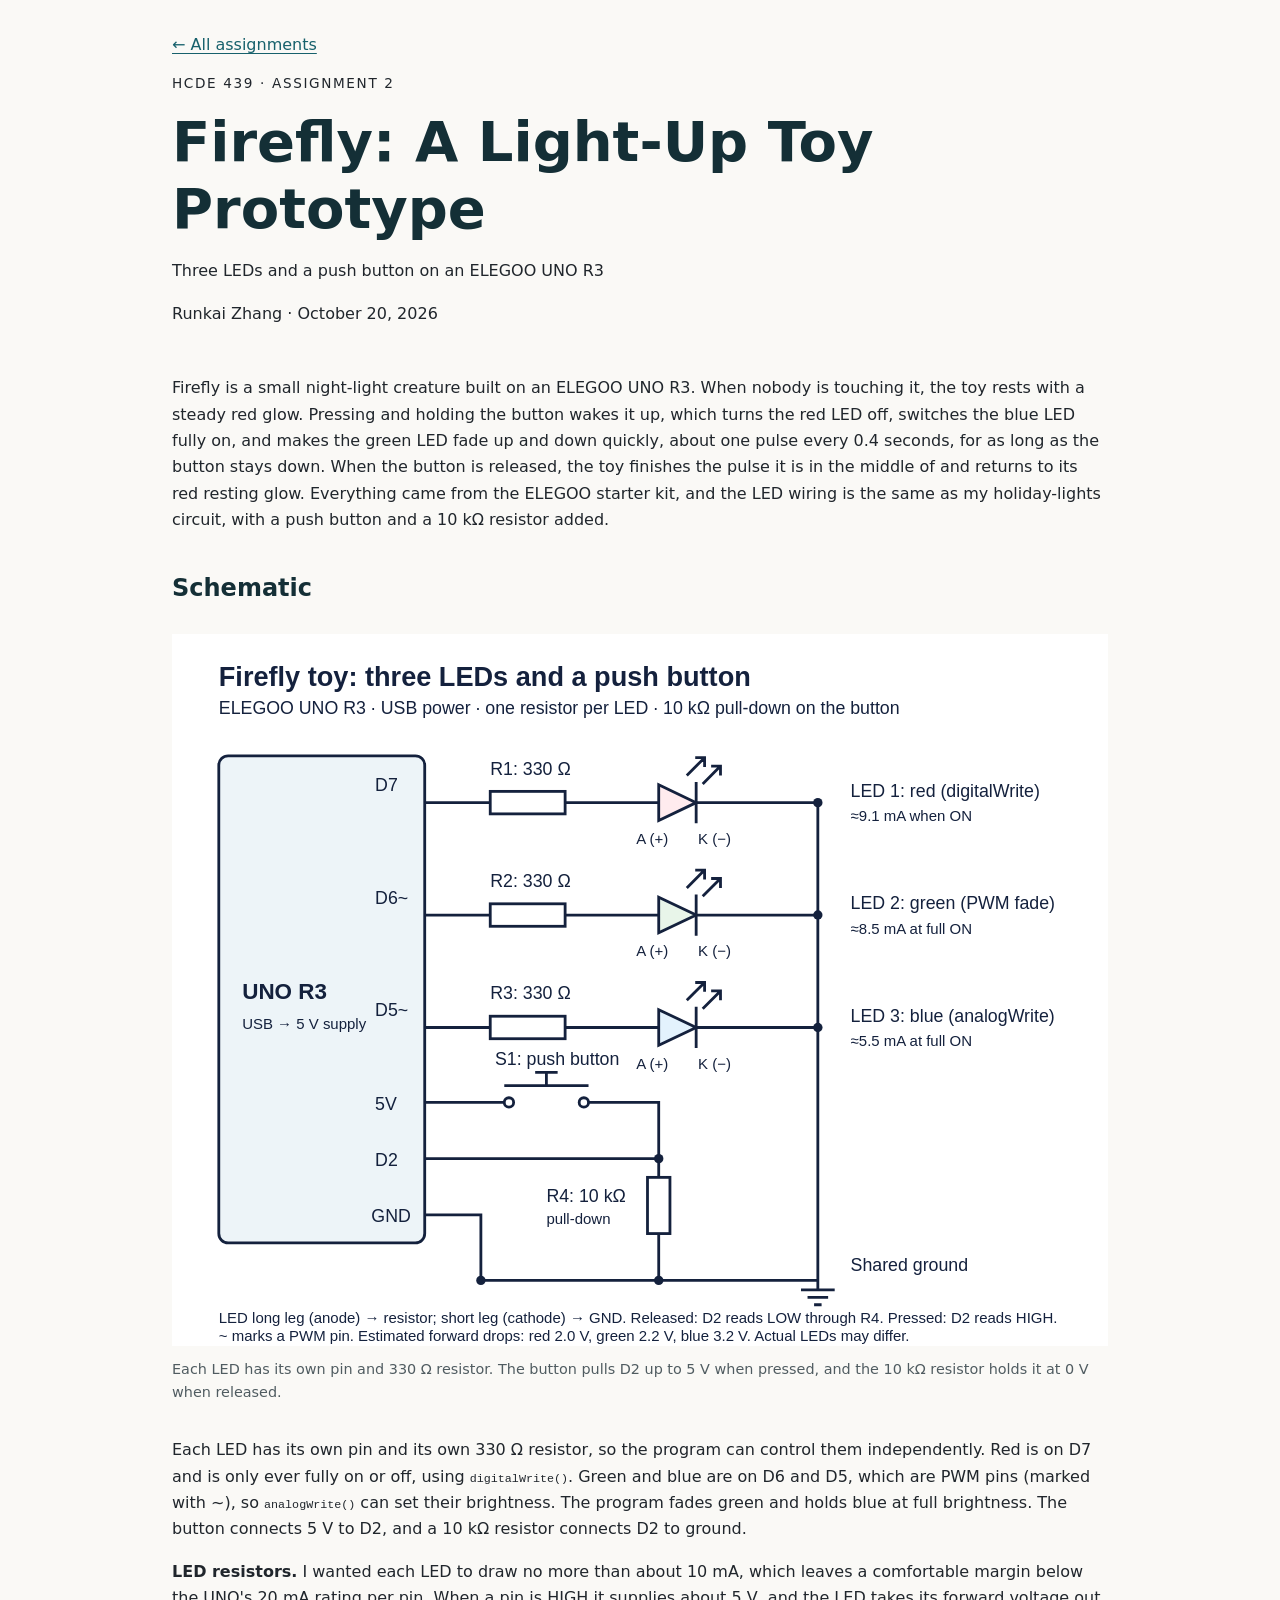
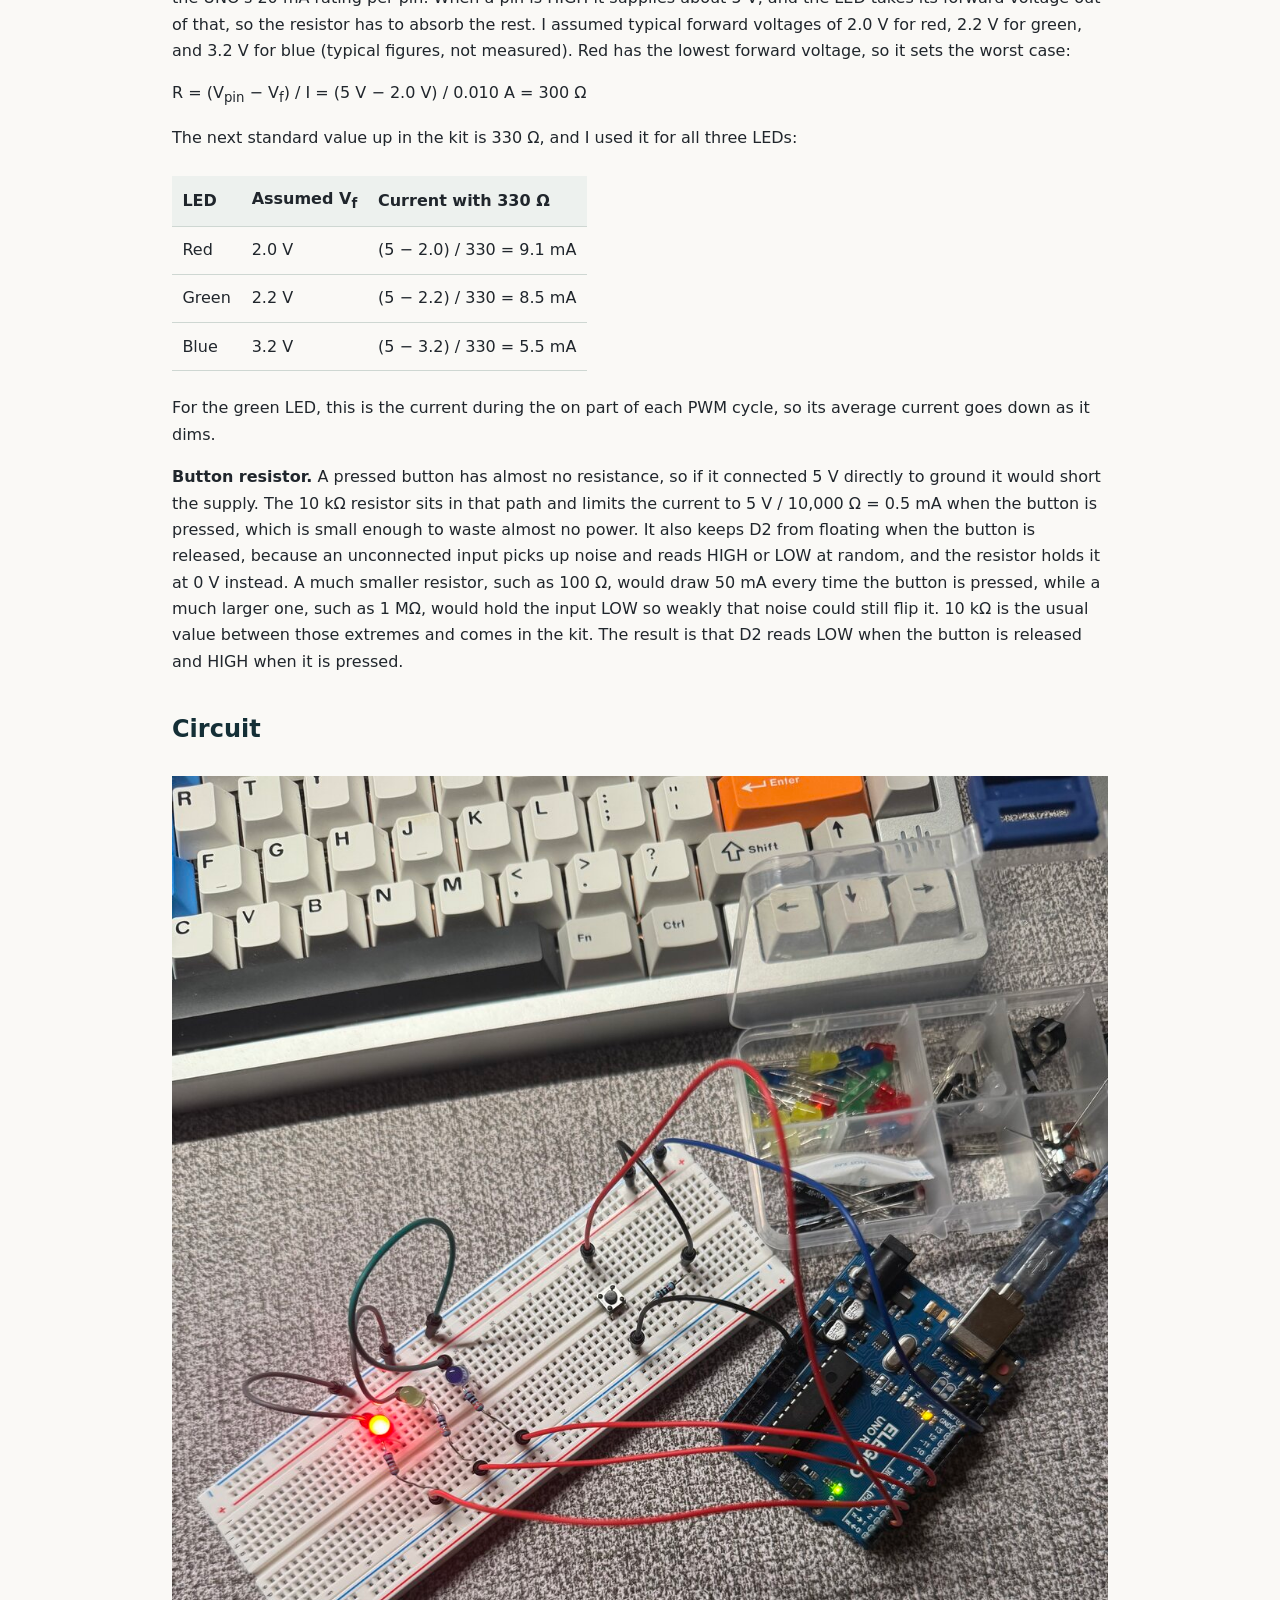
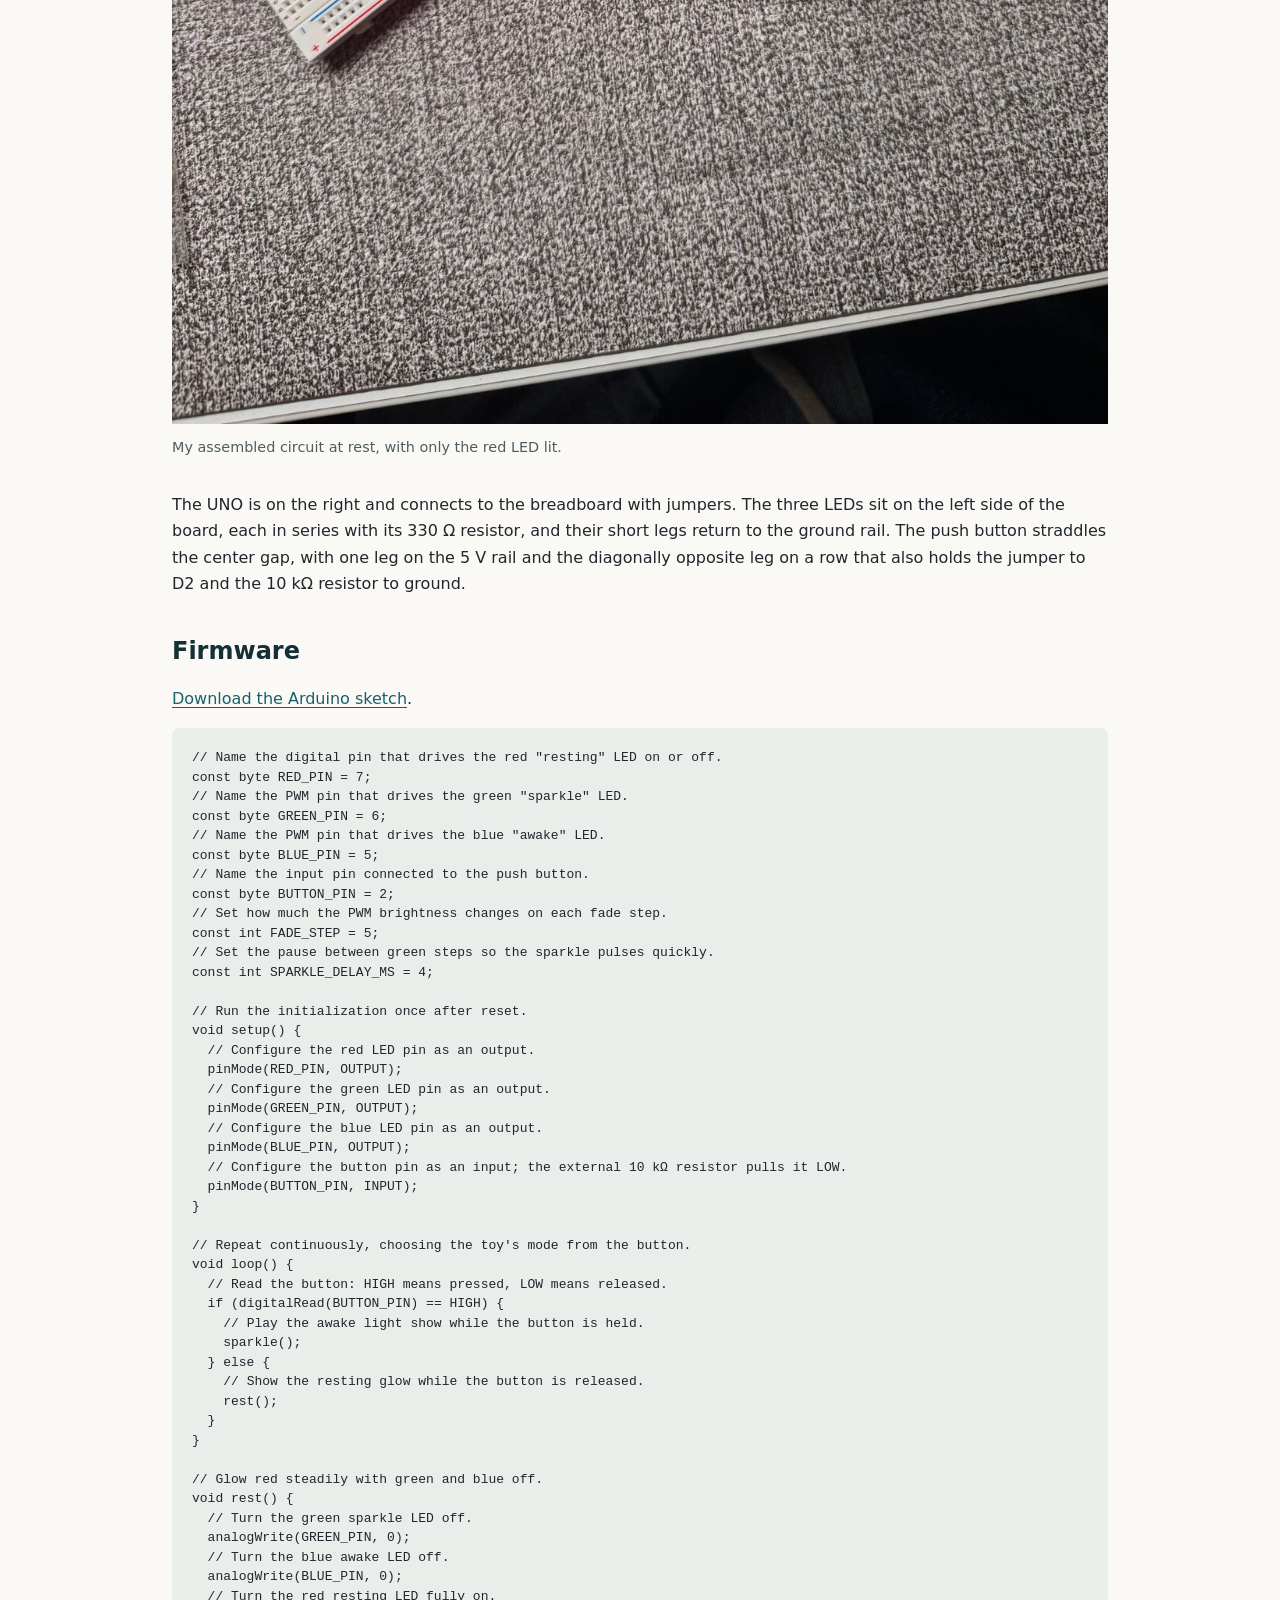
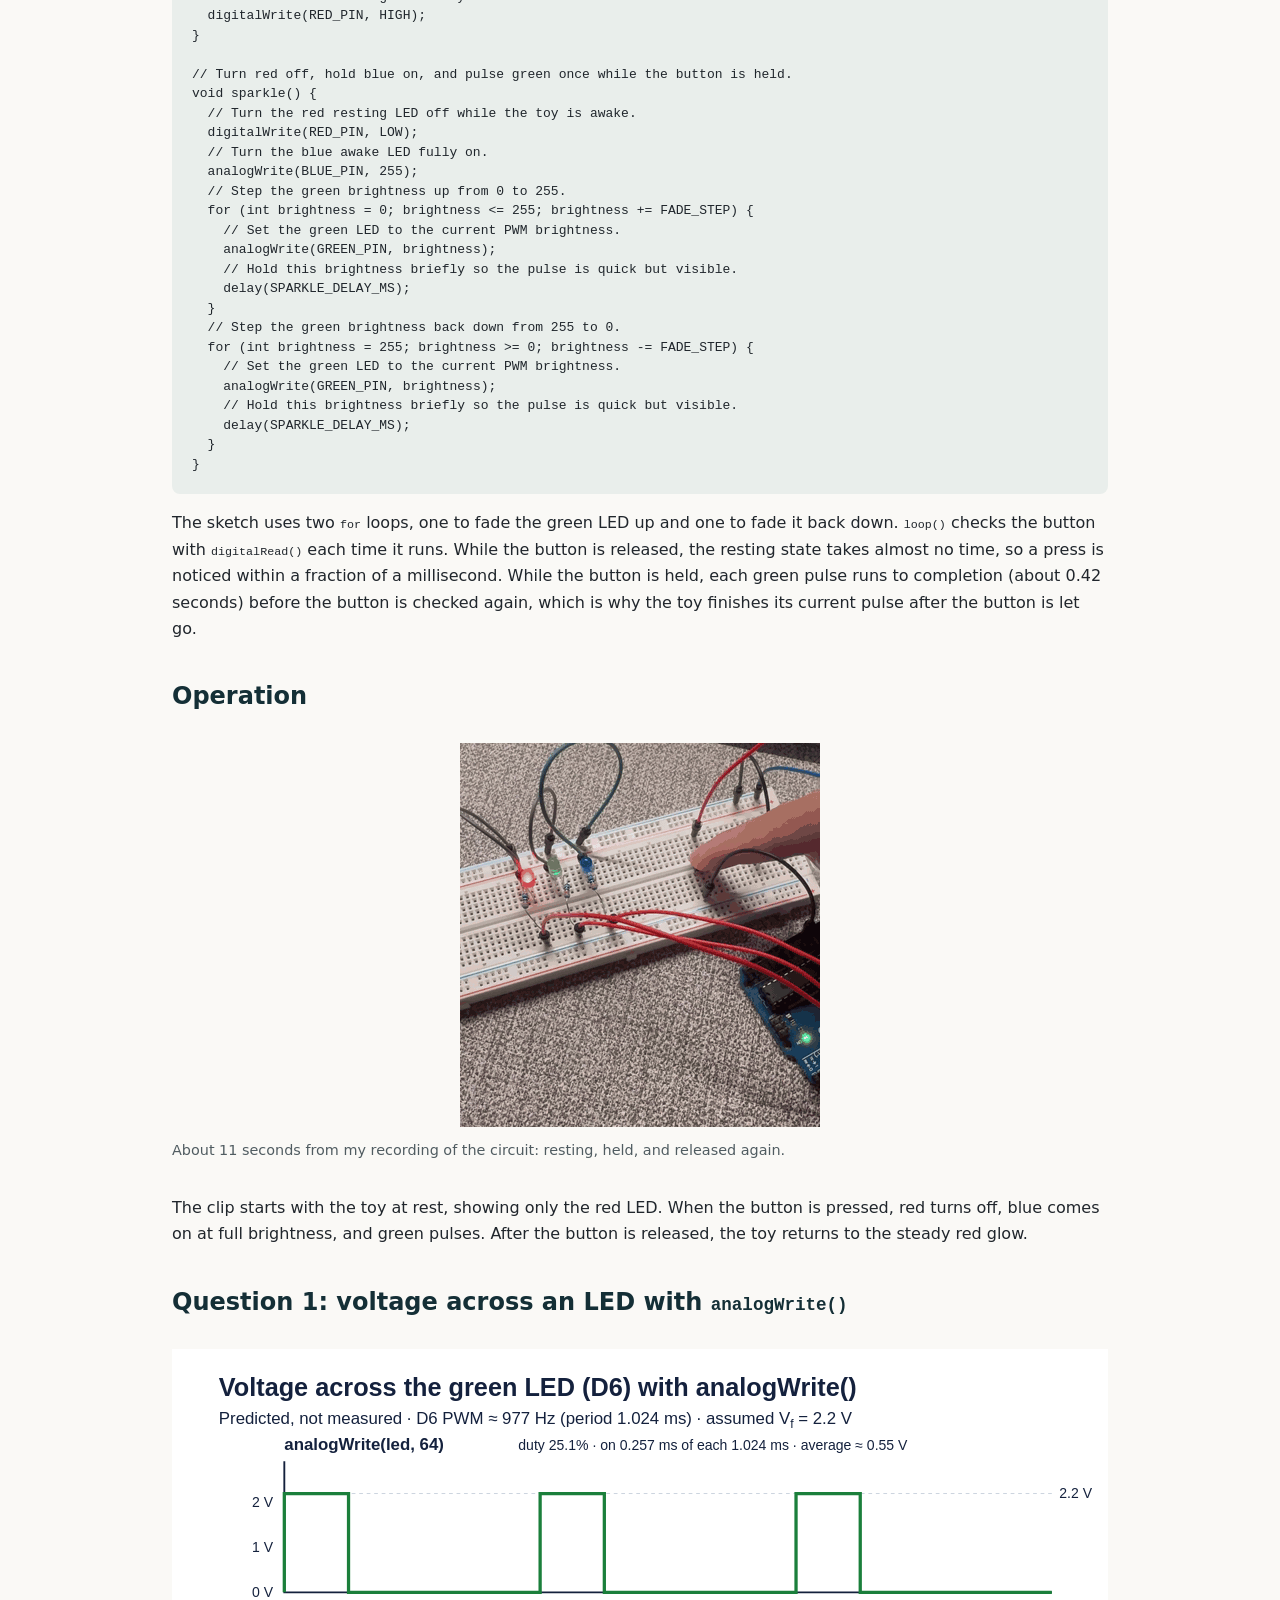
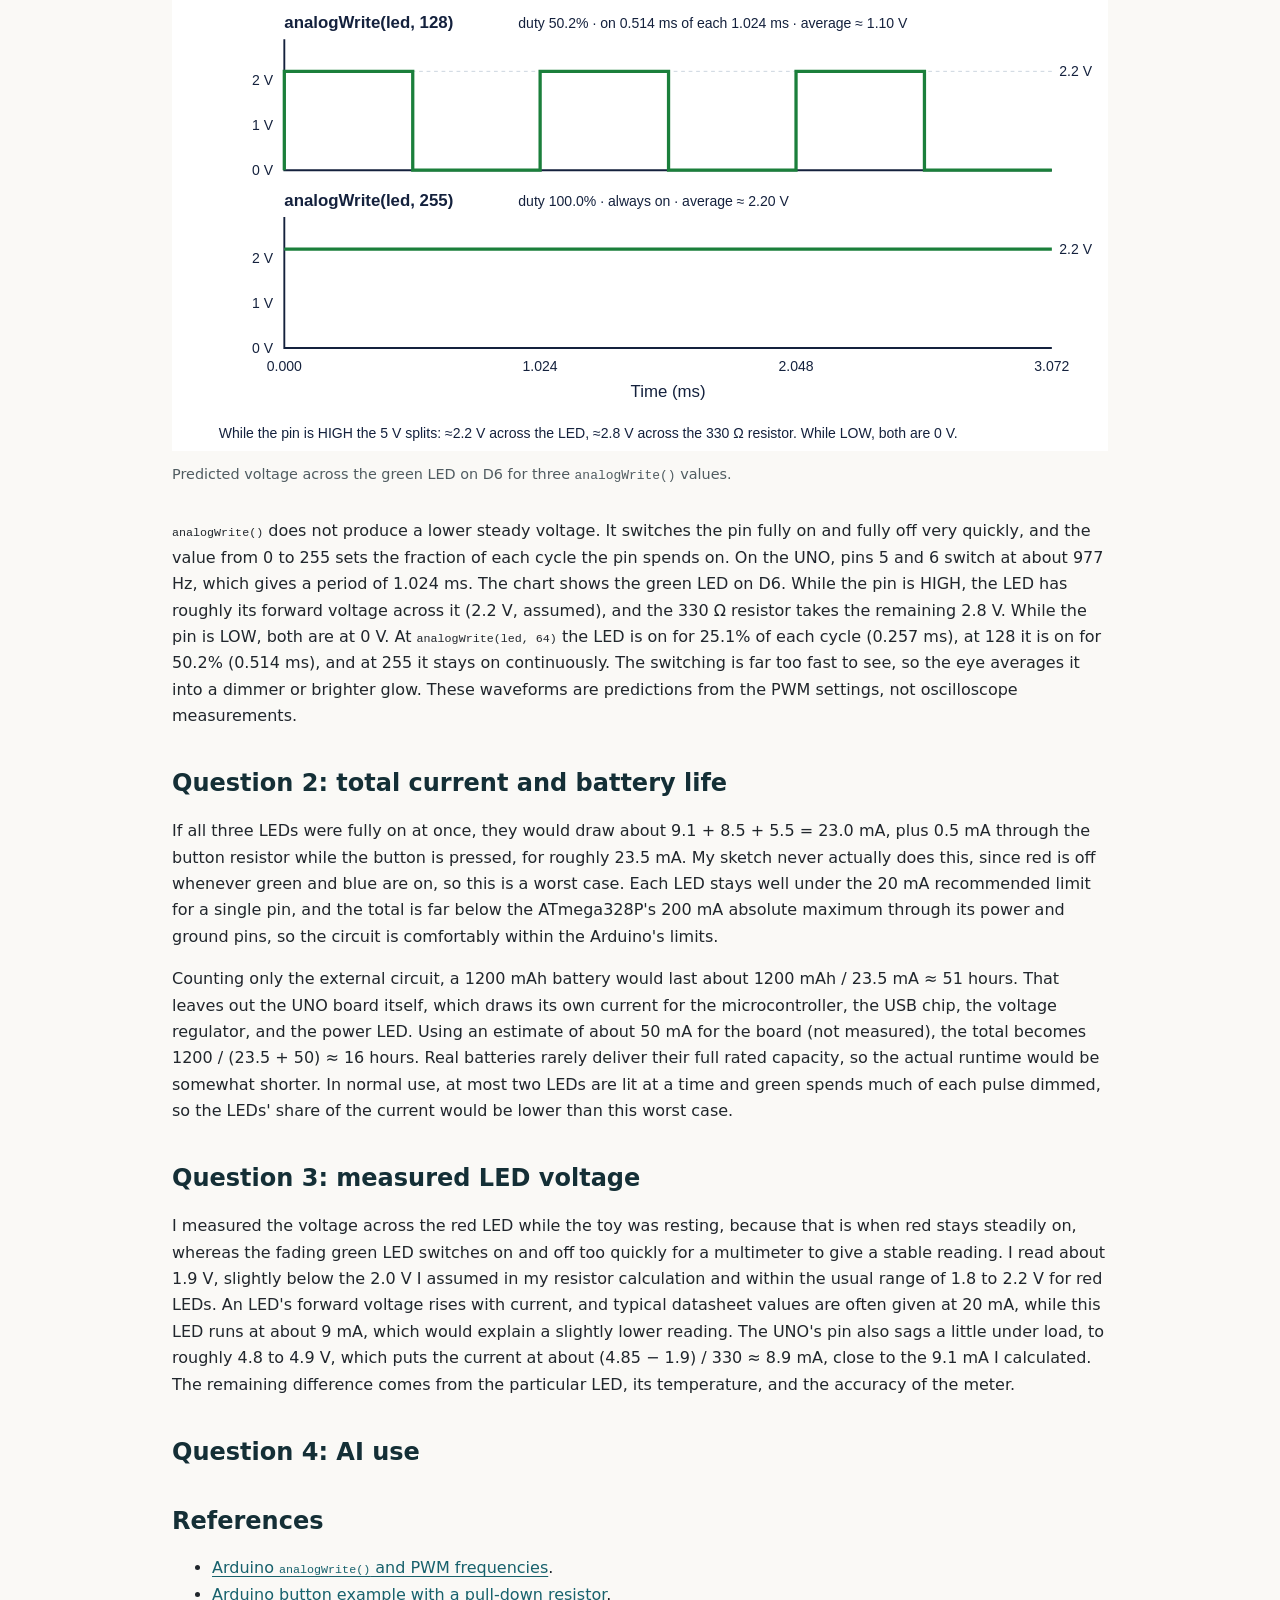
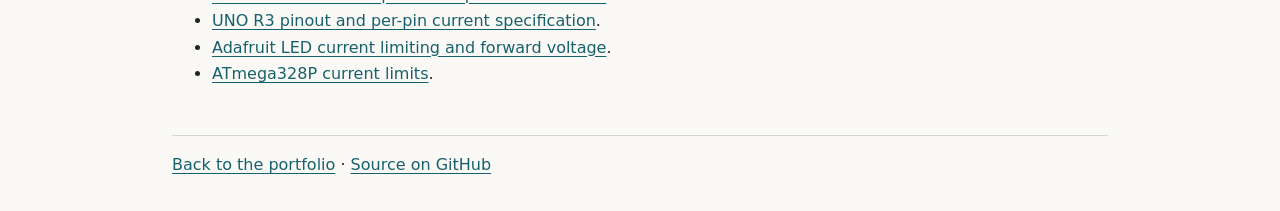
==== docs/a2.html @ f1b53914 "Publish A2 Firefly light-up toy" ====
<!DOCTYPE html>
<html lang="en">
<head>
<meta charset="utf-8" />
<meta name="viewport" content="width=device-width, initial-scale=1" />
<meta name="description" content="A toy that rests with a red glow and wakes into a blue and pulsing green light while its button is held." />
<title>A2: Firefly · Runkai Zhang</title>
<link href="style.css" rel="stylesheet" />
</head>
<body>
<nav aria-label="Portfolio"><a href="index.html">← All assignments</a></nav>
<header>
<p class="eyebrow">HCDE 439 · Assignment 2</p>
<h1>Firefly: A Light-Up Toy Prototype</h1>
<p>Three LEDs and a push button on an ELEGOO UNO R3</p>
<p>Runkai Zhang · <time datetime="2026-10-20">October 20, 2026</time></p>
</header>
<main><article>
<p dir="auto">Firefly is a small night-light creature built on an ELEGOO UNO R3. When nobody is touching it, the toy rests with a steady red glow. Pressing and holding the button wakes it up, which turns the red LED off, switches the blue LED fully on, and makes the green LED fade up and down quickly, about one pulse every 0.4 seconds, for as long as the button stays down. When the button is released, the toy finishes the pulse it is in the middle of and returns to its red resting glow. Everything came from the ELEGOO starter kit, and the LED wiring is the same as my holiday-lights circuit, with a push button and a 10 kΩ resistor added.</p>
<h2 dir="auto">Schematic</h2>
<figure>
    <img src="projects/firefly-toy/schematic.svg" alt="Schematic: D7, D6 and D5 each drive a red, green or blue LED through its own 330 ohm resistor to ground. A push button connects 5 V to D2, and a 10 kilohm pull-down resistor connects D2 to ground." width="1000" height="760" />
    <figcaption>Each LED has its own pin and 330 Ω resistor. The button pulls D2 up to 5 V when pressed, and the 10 kΩ resistor holds it at 0 V when released.</figcaption>
</figure>
<p dir="auto">Each LED has its own pin and its own 330 Ω resistor, so the program can control them independently. Red is on D7 and is only ever fully on or off, using <code class="notranslate">digitalWrite()</code>. Green and blue are on D6 and D5, which are PWM pins (marked with ~), so <code class="notranslate">analogWrite()</code> can set their brightness. The program fades green and holds blue at full brightness. The button connects 5 V to D2, and a 10 kΩ resistor connects D2 to ground.</p>
<p dir="auto"><strong>LED resistors.</strong> I wanted each LED to draw no more than about 10 mA, which leaves a comfortable margin below the UNO's 20 mA rating per pin. When a pin is HIGH it supplies about 5 V, and the LED takes its forward voltage out of that, so the resistor has to absorb the rest. I assumed typical forward voltages of 2.0 V for red, 2.2 V for green, and 3.2 V for blue (typical figures, not measured). Red has the lowest forward voltage, so it sets the worst case:</p>
<p dir="auto">R = (V<sub>pin</sub> − V<sub>f</sub>) / I = (5 V − 2.0 V) / 0.010 A = 300 Ω</p>
<p dir="auto">The next standard value up in the kit is 330 Ω, and I used it for all three LEDs:</p>
<markdown-accessiblity-table><table role="table">
<thead>
<tr>
<th>LED</th>
<th>Assumed V<sub>f</sub></th>
<th>Current with 330 Ω</th>
</tr>
</thead>
<tbody>
<tr>
<td>Red</td>
<td>2.0 V</td>
<td>(5 − 2.0) / 330 = 9.1 mA</td>
</tr>
<tr>
<td>Green</td>
<td>2.2 V</td>
<td>(5 − 2.2) / 330 = 8.5 mA</td>
</tr>
<tr>
<td>Blue</td>
<td>3.2 V</td>
<td>(5 − 3.2) / 330 = 5.5 mA</td>
</tr>
</tbody>
</table></markdown-accessiblity-table>
<p dir="auto">For the green LED, this is the current during the on part of each PWM cycle, so its average current goes down as it dims.</p>
<p dir="auto"><strong>Button resistor.</strong> A pressed button has almost no resistance, so if it connected 5 V directly to ground it would short the supply. The 10 kΩ resistor sits in that path and limits the current to 5 V / 10,000 Ω = 0.5 mA when the button is pressed, which is small enough to waste almost no power. It also keeps D2 from floating when the button is released, because an unconnected input picks up noise and reads HIGH or LOW at random, and the resistor holds it at 0 V instead. A much smaller resistor, such as 100 Ω, would draw 50 mA every time the button is pressed, while a much larger one, such as 1 MΩ, would hold the input LOW so weakly that noise could still flip it. 10 kΩ is the usual value between those extremes and comes in the kit. The result is that D2 reads LOW when the button is released and HIGH when it is pressed.</p>
<h2 dir="auto">Circuit</h2>
<figure>
    <img src="projects/firefly-toy/circuit-photo.jpg" alt="My ELEGOO UNO R3 wired to a breadboard with red, green and blue LEDs, their resistors, and a push button, with the red LED lit." width="1200" height="1600" />
    <figcaption>My assembled circuit at rest, with only the red LED lit.</figcaption>
</figure>
<p dir="auto">The UNO is on the right and connects to the breadboard with jumpers. The three LEDs sit on the left side of the board, each in series with its 330 Ω resistor, and their short legs return to the ground rail. The push button straddles the center gap, with one leg on the 5 V rail and the diagonally opposite leg on a row that also holds the jumper to D2 and the 10 kΩ resistor to ground.</p>
<h2 dir="auto">Firmware</h2>
<p dir="auto"><a href="projects/firefly-toy/firefly_toy.ino">Download the Arduino sketch</a>.</p>
<div class="highlight highlight-source-c++" dir="auto"><pre class="notranslate"><span class="pl-c"><span class="pl-c">//</span> Name the digital pin that drives the red "resting" LED on or off.</span>
<span class="pl-k">const</span> byte <span class="pl-c1">RED_PIN</span> = <span class="pl-c1">7</span>;
<span class="pl-c"><span class="pl-c">//</span> Name the PWM pin that drives the green "sparkle" LED.</span>
<span class="pl-k">const</span> byte <span class="pl-c1">GREEN_PIN</span> = <span class="pl-c1">6</span>;
<span class="pl-c"><span class="pl-c">//</span> Name the PWM pin that drives the blue "awake" LED.</span>
<span class="pl-k">const</span> byte <span class="pl-c1">BLUE_PIN</span> = <span class="pl-c1">5</span>;
<span class="pl-c"><span class="pl-c">//</span> Name the input pin connected to the push button.</span>
<span class="pl-k">const</span> byte <span class="pl-c1">BUTTON_PIN</span> = <span class="pl-c1">2</span>;
<span class="pl-c"><span class="pl-c">//</span> Set how much the PWM brightness changes on each fade step.</span>
<span class="pl-k">const</span> <span class="pl-k">int</span> <span class="pl-c1">FADE_STEP</span> = <span class="pl-c1">5</span>;
<span class="pl-c"><span class="pl-c">//</span> Set the pause between green steps so the sparkle pulses quickly.</span>
<span class="pl-k">const</span> <span class="pl-k">int</span> <span class="pl-c1">SPARKLE_DELAY_MS</span> = <span class="pl-c1">4</span>;

<span class="pl-c"><span class="pl-c">//</span> Run the initialization once after reset.</span>
<span class="pl-k">void</span> <span class="pl-en">setup</span>() {
  <span class="pl-c"><span class="pl-c">//</span> Configure the red LED pin as an output.</span>
  <span class="pl-c1">pinMode</span>(<span class="pl-c1">RED_PIN</span>, <span class="pl-c1">OUTPUT</span>);
  <span class="pl-c"><span class="pl-c">//</span> Configure the green LED pin as an output.</span>
  <span class="pl-c1">pinMode</span>(<span class="pl-c1">GREEN_PIN</span>, <span class="pl-c1">OUTPUT</span>);
  <span class="pl-c"><span class="pl-c">//</span> Configure the blue LED pin as an output.</span>
  <span class="pl-c1">pinMode</span>(<span class="pl-c1">BLUE_PIN</span>, <span class="pl-c1">OUTPUT</span>);
  <span class="pl-c"><span class="pl-c">//</span> Configure the button pin as an input; the external 10 kΩ resistor pulls it LOW.</span>
  <span class="pl-c1">pinMode</span>(<span class="pl-c1">BUTTON_PIN</span>, <span class="pl-c1">INPUT</span>);
}

<span class="pl-c"><span class="pl-c">//</span> Repeat continuously, choosing the toy's mode from the button.</span>
<span class="pl-k">void</span> <span class="pl-en">loop</span>() {
  <span class="pl-c"><span class="pl-c">//</span> Read the button: HIGH means pressed, LOW means released.</span>
  <span class="pl-k">if</span> (<span class="pl-c1">digitalRead</span>(<span class="pl-c1">BUTTON_PIN</span>) == <span class="pl-c1">HIGH</span>) {
    <span class="pl-c"><span class="pl-c">//</span> Play the awake light show while the button is held.</span>
    <span class="pl-c1">sparkle</span>();
  } <span class="pl-k">else</span> {
    <span class="pl-c"><span class="pl-c">//</span> Show the resting glow while the button is released.</span>
    <span class="pl-c1">rest</span>();
  }
}

<span class="pl-c"><span class="pl-c">//</span> Glow red steadily with green and blue off.</span>
<span class="pl-k">void</span> <span class="pl-en">rest</span>() {
  <span class="pl-c"><span class="pl-c">//</span> Turn the green sparkle LED off.</span>
  <span class="pl-c1">analogWrite</span>(<span class="pl-c1">GREEN_PIN</span>, <span class="pl-c1">0</span>);
  <span class="pl-c"><span class="pl-c">//</span> Turn the blue awake LED off.</span>
  <span class="pl-c1">analogWrite</span>(<span class="pl-c1">BLUE_PIN</span>, <span class="pl-c1">0</span>);
  <span class="pl-c"><span class="pl-c">//</span> Turn the red resting LED fully on.</span>
  <span class="pl-c1">digitalWrite</span>(<span class="pl-c1">RED_PIN</span>, <span class="pl-c1">HIGH</span>);
}

<span class="pl-c"><span class="pl-c">//</span> Turn red off, hold blue on, and pulse green once while the button is held.</span>
<span class="pl-k">void</span> <span class="pl-en">sparkle</span>() {
  <span class="pl-c"><span class="pl-c">//</span> Turn the red resting LED off while the toy is awake.</span>
  <span class="pl-c1">digitalWrite</span>(<span class="pl-c1">RED_PIN</span>, <span class="pl-c1">LOW</span>);
  <span class="pl-c"><span class="pl-c">//</span> Turn the blue awake LED fully on.</span>
  <span class="pl-c1">analogWrite</span>(<span class="pl-c1">BLUE_PIN</span>, <span class="pl-c1">255</span>);
  <span class="pl-c"><span class="pl-c">//</span> Step the green brightness up from 0 to 255.</span>
  <span class="pl-k">for</span> (<span class="pl-k">int</span> brightness = <span class="pl-c1">0</span>; brightness &lt;= <span class="pl-c1">255</span>; brightness += <span class="pl-c1">FADE_STEP</span>) {
    <span class="pl-c"><span class="pl-c">//</span> Set the green LED to the current PWM brightness.</span>
    <span class="pl-c1">analogWrite</span>(<span class="pl-c1">GREEN_PIN</span>, brightness);
    <span class="pl-c"><span class="pl-c">//</span> Hold this brightness briefly so the pulse is quick but visible.</span>
    <span class="pl-c1">delay</span>(<span class="pl-c1">SPARKLE_DELAY_MS</span>);
  }
  <span class="pl-c"><span class="pl-c">//</span> Step the green brightness back down from 255 to 0.</span>
  <span class="pl-k">for</span> (<span class="pl-k">int</span> brightness = <span class="pl-c1">255</span>; brightness &gt;= <span class="pl-c1">0</span>; brightness -= <span class="pl-c1">FADE_STEP</span>) {
    <span class="pl-c"><span class="pl-c">//</span> Set the green LED to the current PWM brightness.</span>
    <span class="pl-c1">analogWrite</span>(<span class="pl-c1">GREEN_PIN</span>, brightness);
    <span class="pl-c"><span class="pl-c">//</span> Hold this brightness briefly so the pulse is quick but visible.</span>
    <span class="pl-c1">delay</span>(<span class="pl-c1">SPARKLE_DELAY_MS</span>);
  }
}</pre></div>
<p dir="auto">The sketch uses two <code class="notranslate">for</code> loops, one to fade the green LED up and one to fade it back down. <code class="notranslate">loop()</code> checks the button with <code class="notranslate">digitalRead()</code> each time it runs. While the button is released, the resting state takes almost no time, so a press is noticed within a fraction of a millisecond. While the button is held, each green pulse runs to completion (about 0.42 seconds) before the button is checked again, which is why the toy finishes its current pulse after the button is let go.</p>
<h2 dir="auto">Operation</h2>
<figure>
    <img src="projects/firefly-toy/circuit-operation.gif" alt="Recording of the toy: the red LED glows, then while the button is held red turns off, blue turns on, and green pulses, then red returns after release." width="360" height="384" />
    <figcaption>About 11 seconds from my recording of the circuit: resting, held, and released again.</figcaption>
</figure>
<p dir="auto">The clip starts with the toy at rest, showing only the red LED. When the button is pressed, red turns off, blue comes on at full brightness, and green pulses. After the button is released, the toy returns to the steady red glow.</p>
<h2 dir="auto">Question 1: voltage across an LED with <code class="notranslate">analogWrite()</code></h2>
<figure>
    <img src="projects/firefly-toy/pwm-voltage.svg" alt="Predicted voltage across the green LED for analogWrite 64, 128 and 255: square waves between 0 and 2.2 V that are on 25 percent, 50 percent and 100 percent of each 1.024 ms period." width="1000" height="750" />
    <figcaption>Predicted voltage across the green LED on D6 for three <code>analogWrite()</code> values.</figcaption>
</figure>
<p dir="auto"><code class="notranslate">analogWrite()</code> does not produce a lower steady voltage. It switches the pin fully on and fully off very quickly, and the value from 0 to 255 sets the fraction of each cycle the pin spends on. On the UNO, pins 5 and 6 switch at about 977 Hz, which gives a period of 1.024 ms. The chart shows the green LED on D6. While the pin is HIGH, the LED has roughly its forward voltage across it (2.2 V, assumed), and the 330 Ω resistor takes the remaining 2.8 V. While the pin is LOW, both are at 0 V. At <code class="notranslate">analogWrite(led, 64)</code> the LED is on for 25.1% of each cycle (0.257 ms), at 128 it is on for 50.2% (0.514 ms), and at 255 it stays on continuously. The switching is far too fast to see, so the eye averages it into a dimmer or brighter glow. These waveforms are predictions from the PWM settings, not oscilloscope measurements.</p>
<h2 dir="auto">Question 2: total current and battery life</h2>
<p dir="auto">If all three LEDs were fully on at once, they would draw about 9.1 + 8.5 + 5.5 = 23.0 mA, plus 0.5 mA through the button resistor while the button is pressed, for roughly 23.5 mA. My sketch never actually does this, since red is off whenever green and blue are on, so this is a worst case. Each LED stays well under the 20 mA recommended limit for a single pin, and the total is far below the ATmega328P's 200 mA absolute maximum through its power and ground pins, so the circuit is comfortably within the Arduino's limits.</p>
<p dir="auto">Counting only the external circuit, a 1200 mAh battery would last about 1200 mAh / 23.5 mA ≈ 51 hours. That leaves out the UNO board itself, which draws its own current for the microcontroller, the USB chip, the voltage regulator, and the power LED. Using an estimate of about 50 mA for the board (not measured), the total becomes 1200 / (23.5 + 50) ≈ 16 hours. Real batteries rarely deliver their full rated capacity, so the actual runtime would be somewhat shorter. In normal use, at most two LEDs are lit at a time and green spends much of each pulse dimmed, so the LEDs' share of the current would be lower than this worst case.</p>
<h2 dir="auto">Question 3: measured LED voltage</h2>
<p dir="auto">I measured the voltage across the red LED while the toy was resting, because that is when red stays steadily on, whereas the fading green LED switches on and off too quickly for a multimeter to give a stable reading. I read about 1.9 V, slightly below the 2.0 V I assumed in my resistor calculation and within the usual range of 1.8 to 2.2 V for red LEDs. An LED's forward voltage rises with current, and typical datasheet values are often given at 20 mA, while this LED runs at about 9 mA, which would explain a slightly lower reading. The UNO's pin also sags a little under load, to roughly 4.8 to 4.9 V, which puts the current at about (4.85 − 1.9) / 330 ≈ 8.9 mA, close to the 9.1 mA I calculated. The remaining difference comes from the particular LED, its temperature, and the accuracy of the meter.</p>
<h2 dir="auto">Question 4: AI use</h2>
<h2 dir="auto">References</h2>
<ul dir="auto">
<li><a href="https://docs.arduino.cc/language-reference/en/functions/analog-io/analogWrite/" rel="nofollow">Arduino <code class="notranslate">analogWrite()</code> and PWM frequencies</a>.</li>
<li><a href="https://docs.arduino.cc/built-in-examples/digital/Button/" rel="nofollow">Arduino button example with a pull-down resistor</a>.</li>
<li><a href="https://content.arduino.cc/assets/Pinout-UNOrev3_latest.pdf" rel="nofollow">UNO R3 pinout and per-pin current specification</a>.</li>
<li><a href="https://learn.adafruit.com/all-about-leds?view=all" rel="nofollow">Adafruit LED current limiting and forward voltage</a>.</li>
<li><a href="https://ww1.microchip.com/downloads/en/devicedoc/atmel-7810-automotive-microcontrollers-atmega328p_datasheet.pdf" rel="nofollow">ATmega328P current limits</a>.</li>
</ul></article></main>
<footer><a href="index.html">Back to the portfolio</a> · <a href="https://github.com/runkaiz/hcde439">Source on GitHub</a></footer>
</body>
</html>
---- docs/style.css ----
:root { color-scheme: light; font-family: system-ui, sans-serif; color: #20262c; background: #faf9f6; }
* { box-sizing: border-box; }
body { max-width: 1000px; padding: 2rem; margin: auto; line-height: 1.65; }
header { margin-bottom: 3rem; }
h1, h2, h3 { line-height: 1.2; color: #142f36; }
h1 { font-size: clamp(2rem, 5vw, 3.5rem); margin: .5rem 0 1rem; }
h2 { margin-top: 2.5rem; }
h3 { margin-top: 1.75rem; }
a { color: #17616c; text-underline-offset: .2em; }
a:hover { color: #94341b; }
a:focus-visible { outline: 3px solid #17616c; outline-offset: 4px; }
.eyebrow { font-size: .85rem; text-transform: uppercase; letter-spacing: .12em; }
.grid { display: grid; grid-template-columns: repeat(auto-fit, minmax(min(100%, 280px), 1fr)); gap: 1.5rem; }
.assignment { max-width: 480px; padding: 1.25rem; background: white; border: 1px solid #dce1de; border-radius: .75rem; }
.assignment img { aspect-ratio: 4 / 3; object-fit: cover; }
.assignment a { text-decoration: none; }
img, svg, video { display: block; max-width: 100%; height: auto; }
figure { margin: 2rem 0; }
figure img { margin: auto; }
figcaption { margin-top: .75rem; font-size: .9rem; color: #505c61; }
pre { overflow-x: auto; padding: 1.25rem; background: #e9eeeb; border-radius: .5rem; line-height: 1.5; }
code { font-size: .9em; }
table { display: block; overflow-x: auto; border-collapse: collapse; margin: 1.5rem 0; }
th, td { padding: .65rem; border-bottom: 1px solid #ced7d2; text-align: left; }
th { background: #edf1ee; }
footer { margin-top: 3rem; padding-top: 1rem; border-top: 1px solid #ced7d2; }
@media (max-width: 600px) { body { padding: 1.25rem; } th, td { padding: .45rem; font-size: .9rem; } }
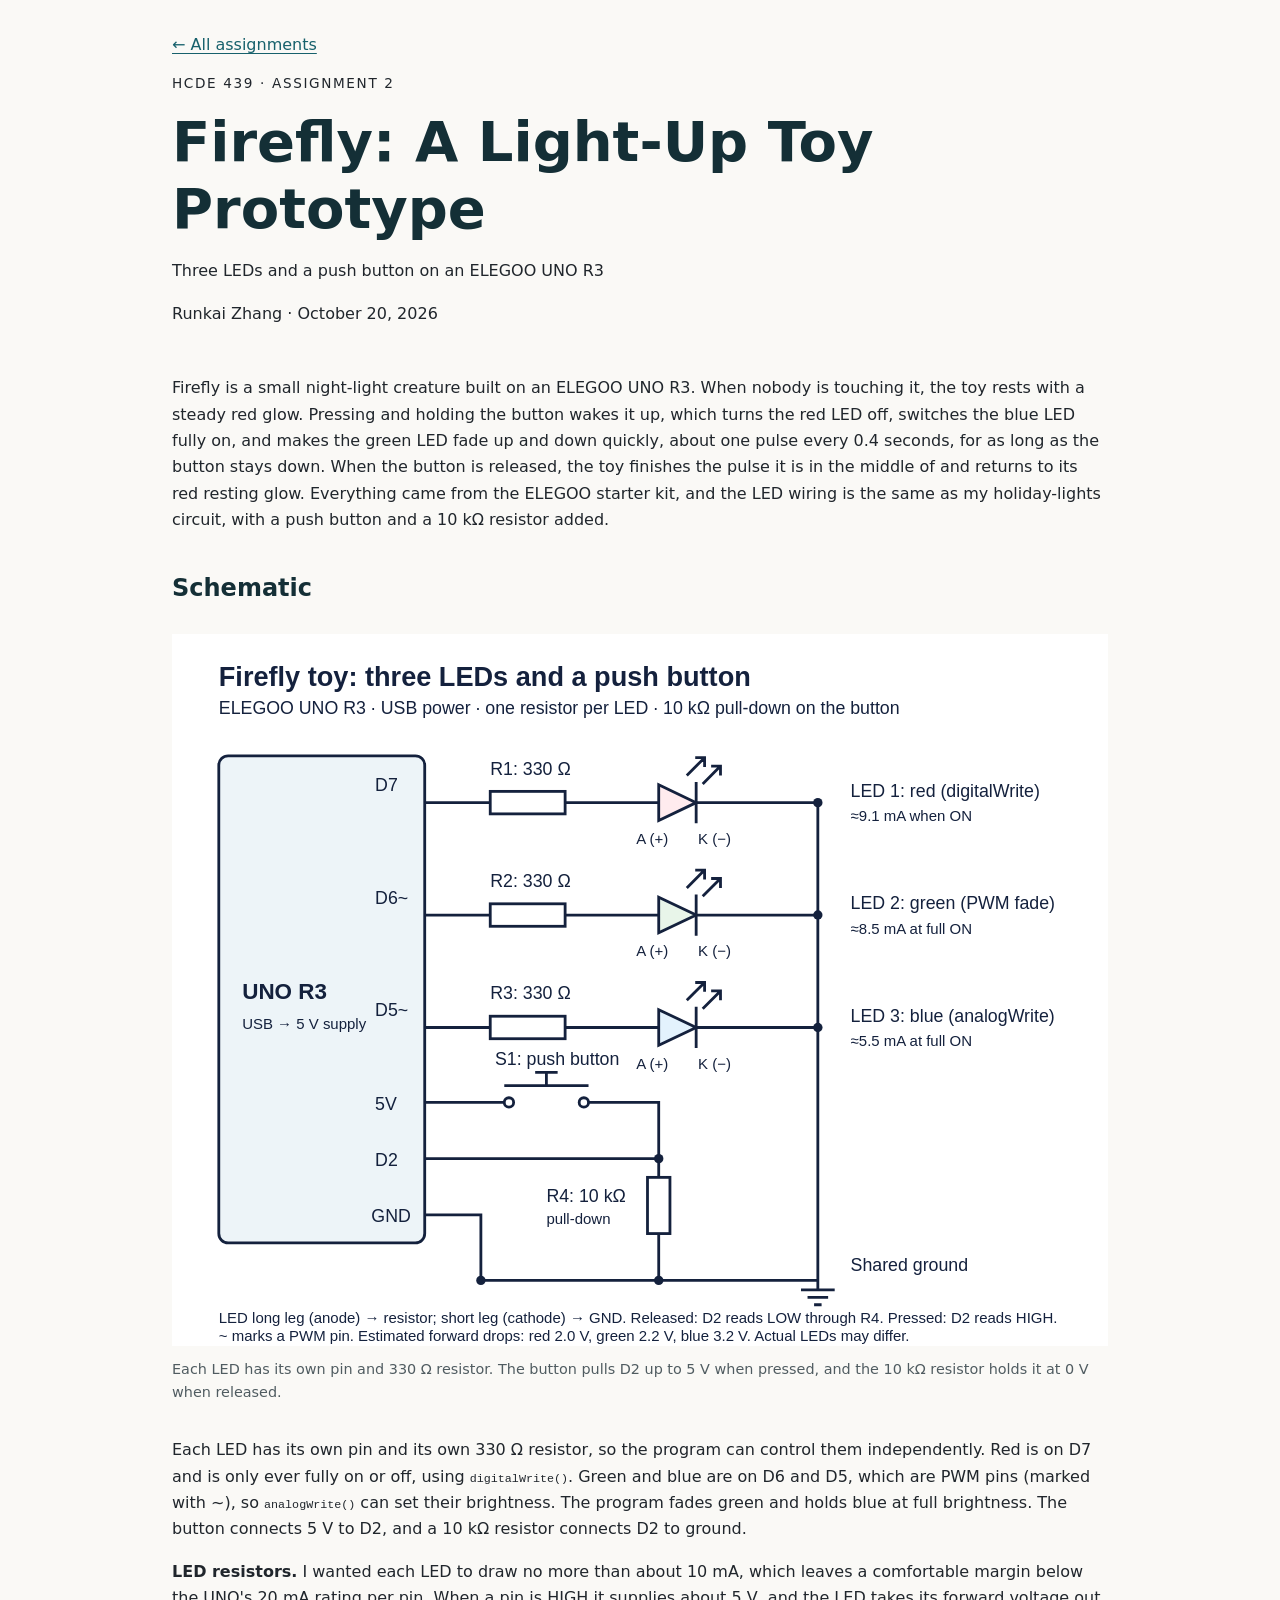
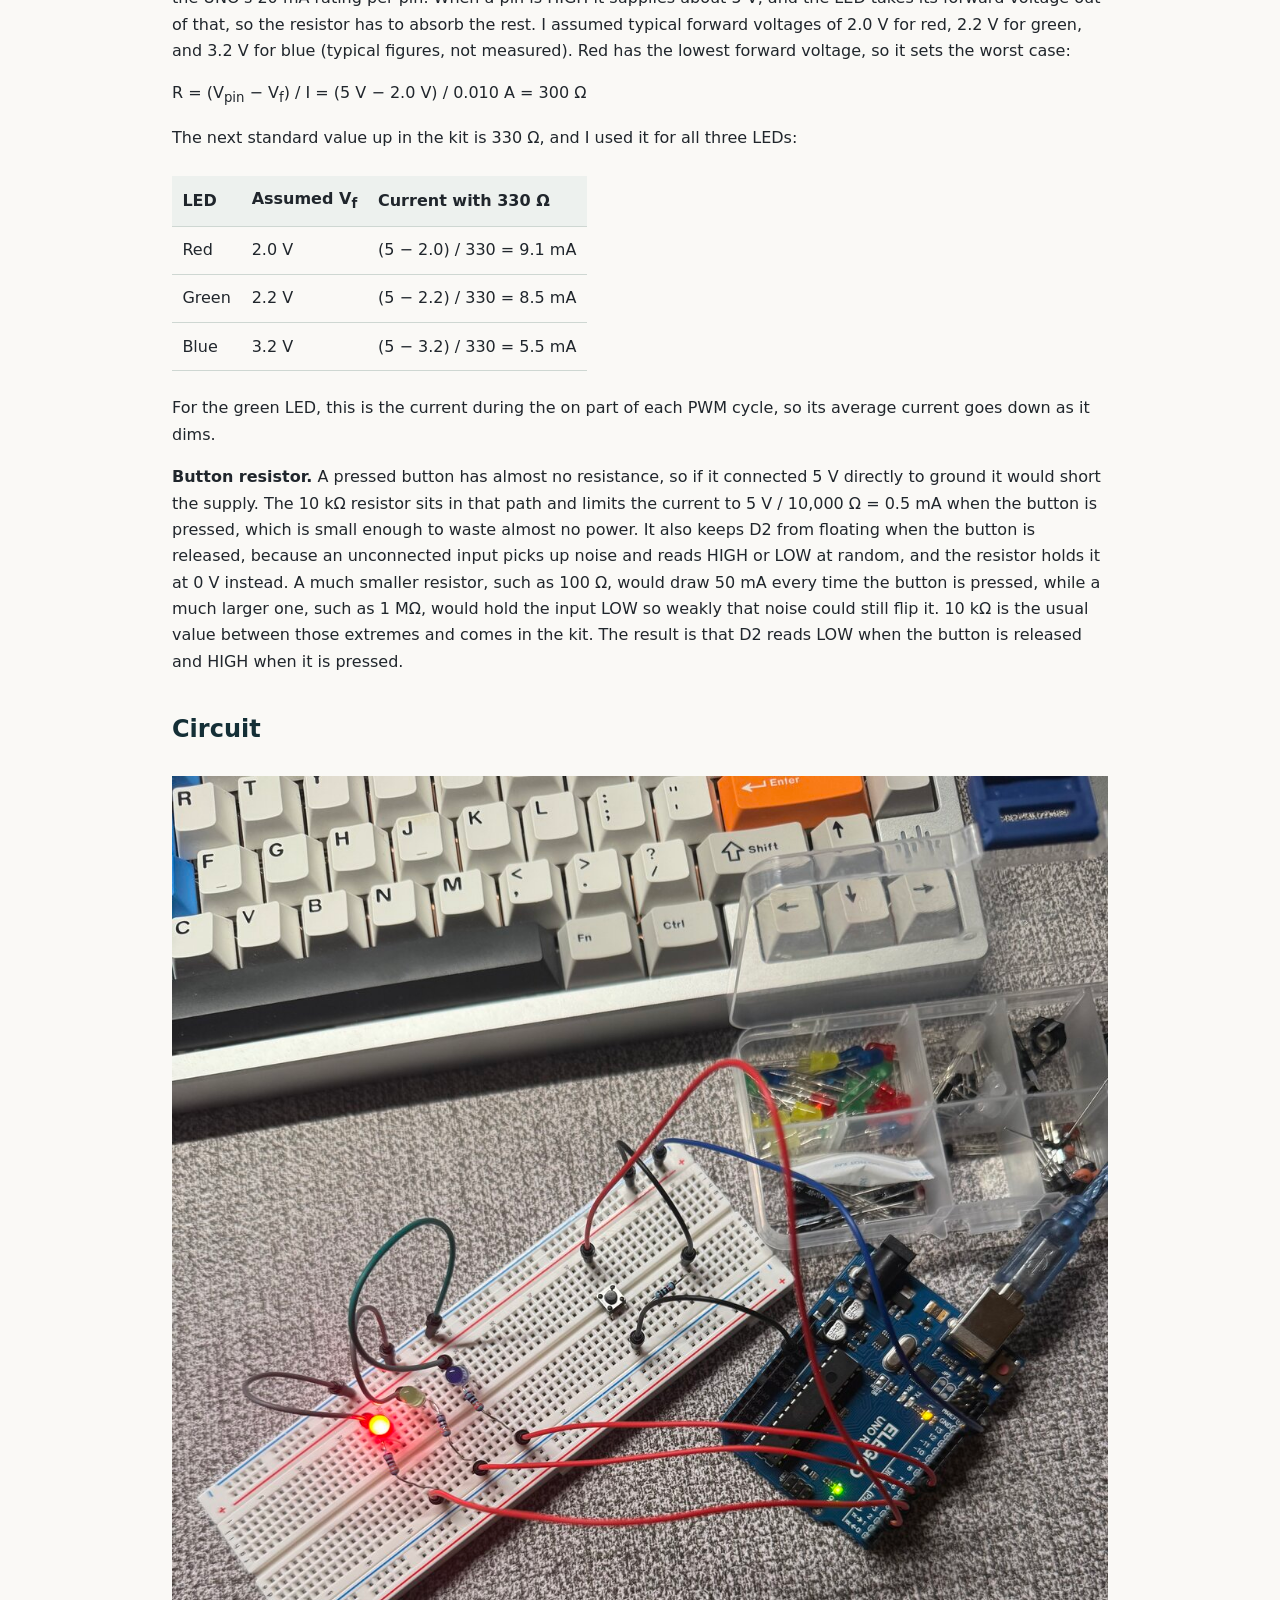
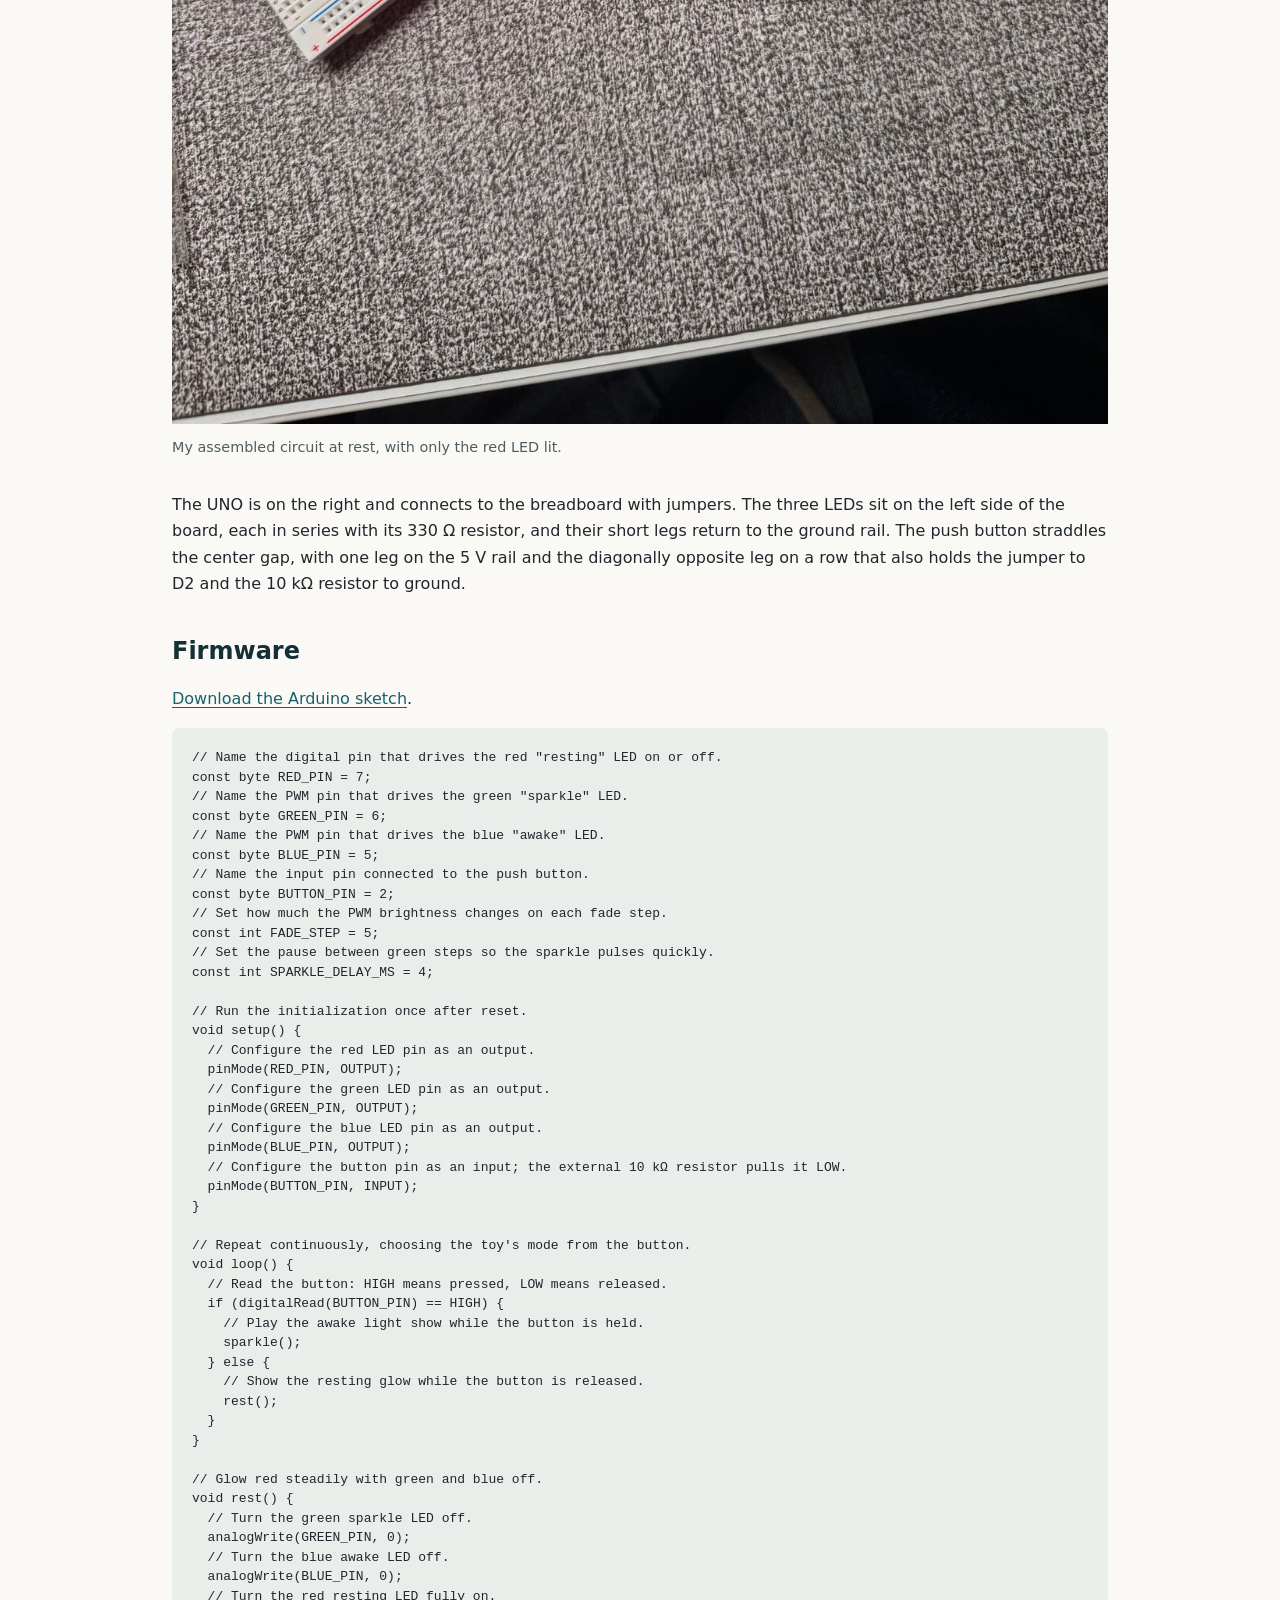
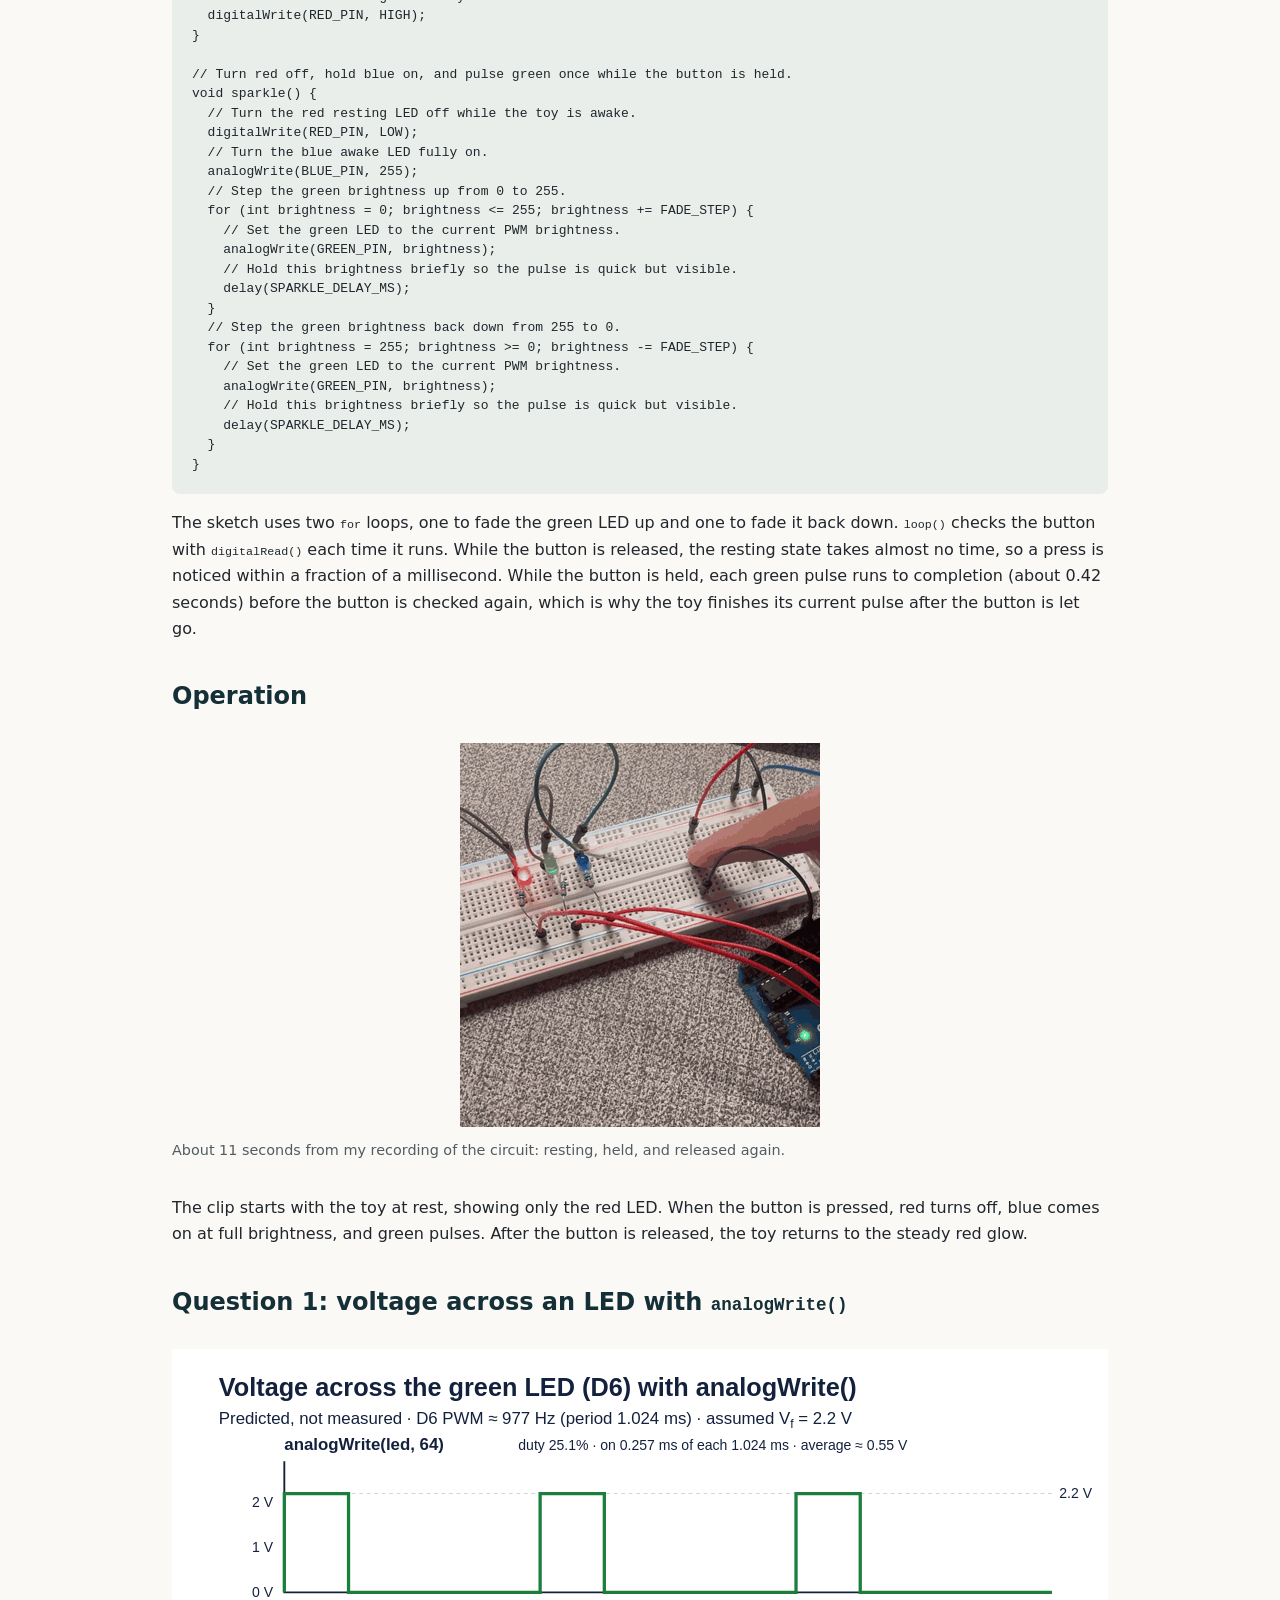
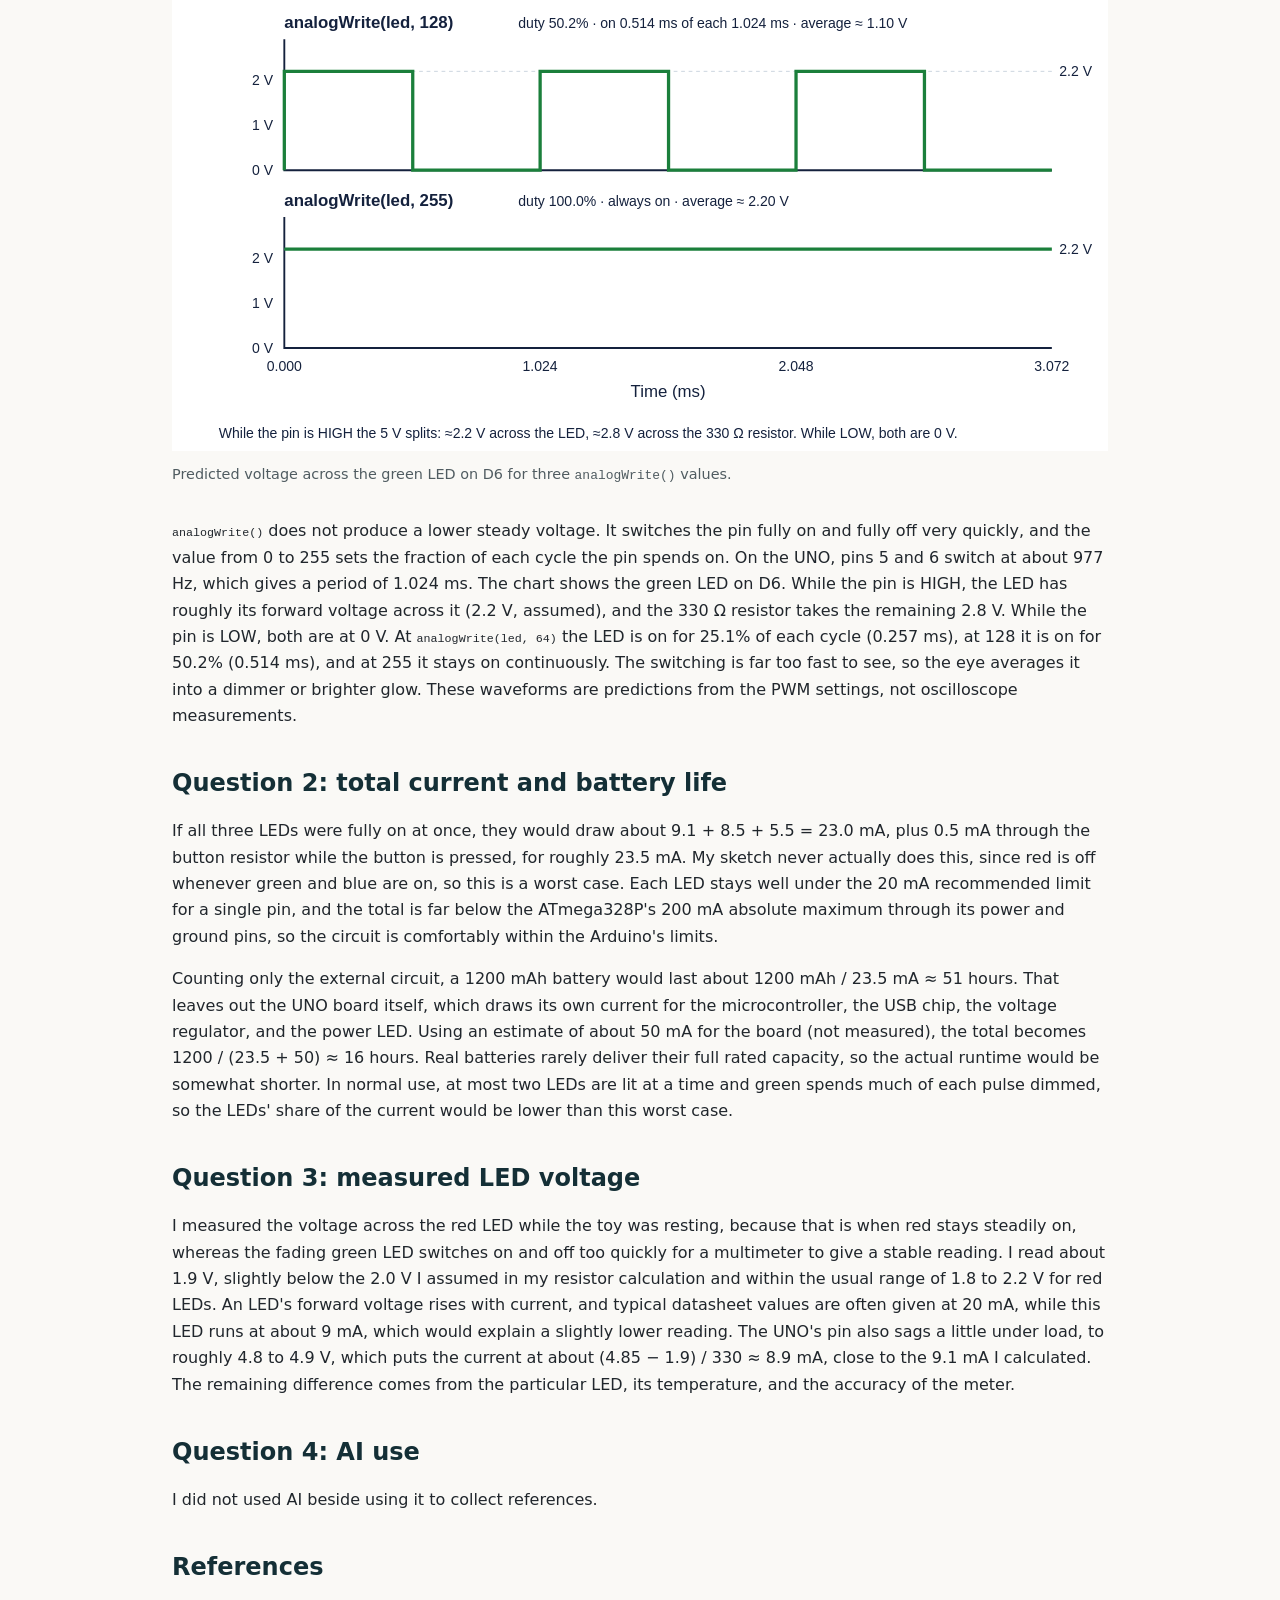
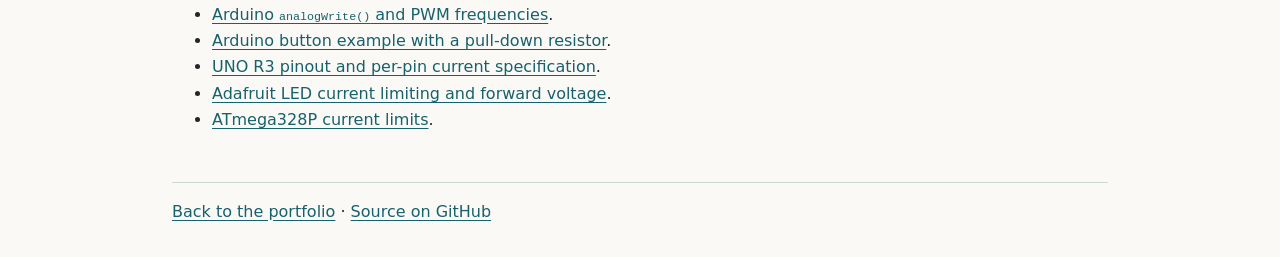
==== commit 18ffd551: "Sync A2 AI-use text to published page" ====
--- a/docs/a2.html
+++ b/docs/a2.html
@@ -149,6 +149,7 @@
 <h2 dir="auto">Question 3: measured LED voltage</h2>
 <p dir="auto">I measured the voltage across the red LED while the toy was resting, because that is when red stays steadily on, whereas the fading green LED switches on and off too quickly for a multimeter to give a stable reading. I read about 1.9 V, slightly below the 2.0 V I assumed in my resistor calculation and within the usual range of 1.8 to 2.2 V for red LEDs. An LED's forward voltage rises with current, and typical datasheet values are often given at 20 mA, while this LED runs at about 9 mA, which would explain a slightly lower reading. The UNO's pin also sags a little under load, to roughly 4.8 to 4.9 V, which puts the current at about (4.85 − 1.9) / 330 ≈ 8.9 mA, close to the 9.1 mA I calculated. The remaining difference comes from the particular LED, its temperature, and the accuracy of the meter.</p>
 <h2 dir="auto">Question 4: AI use</h2>
+<p dir="auto">I did not used AI beside using it to collect references.</p>
 <h2 dir="auto">References</h2>
 <ul dir="auto">
 <li><a href="https://docs.arduino.cc/language-reference/en/functions/analog-io/analogWrite/" rel="nofollow">Arduino <code class="notranslate">analogWrite()</code> and PWM frequencies</a>.</li>
